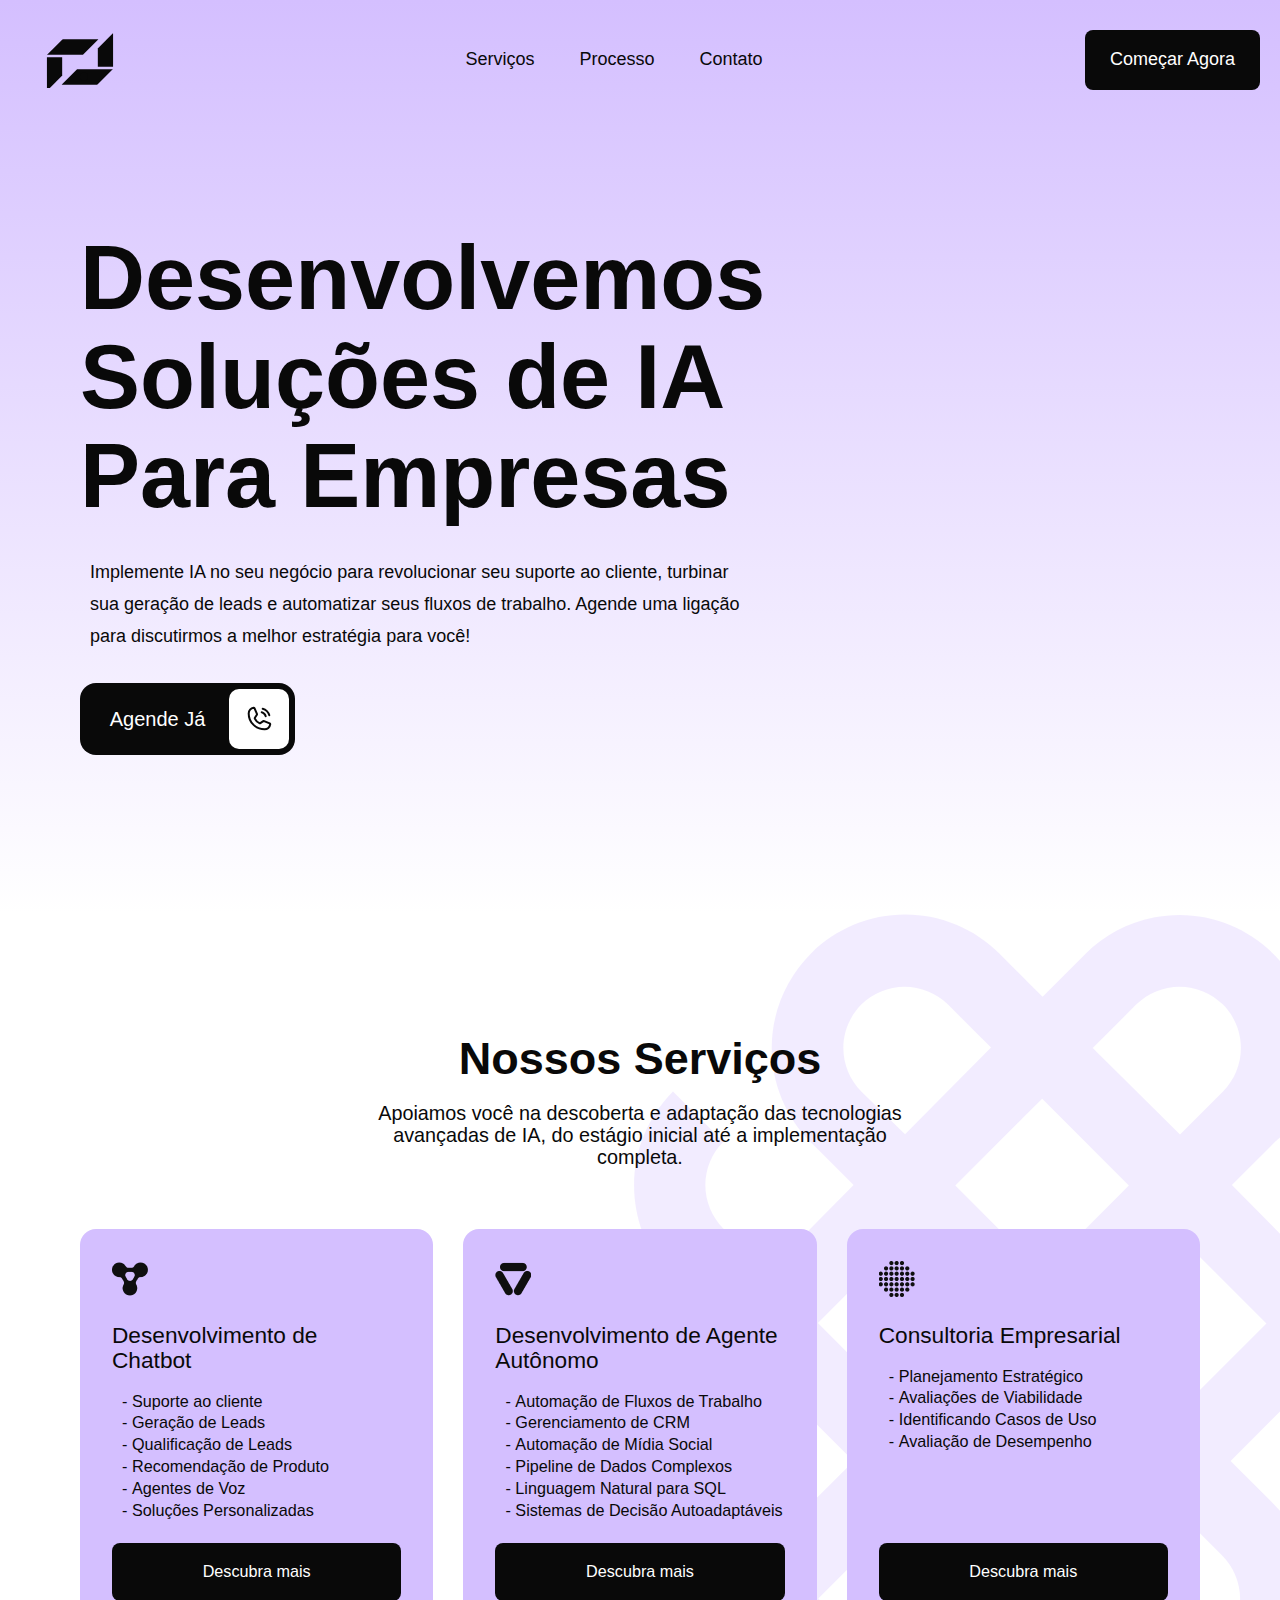
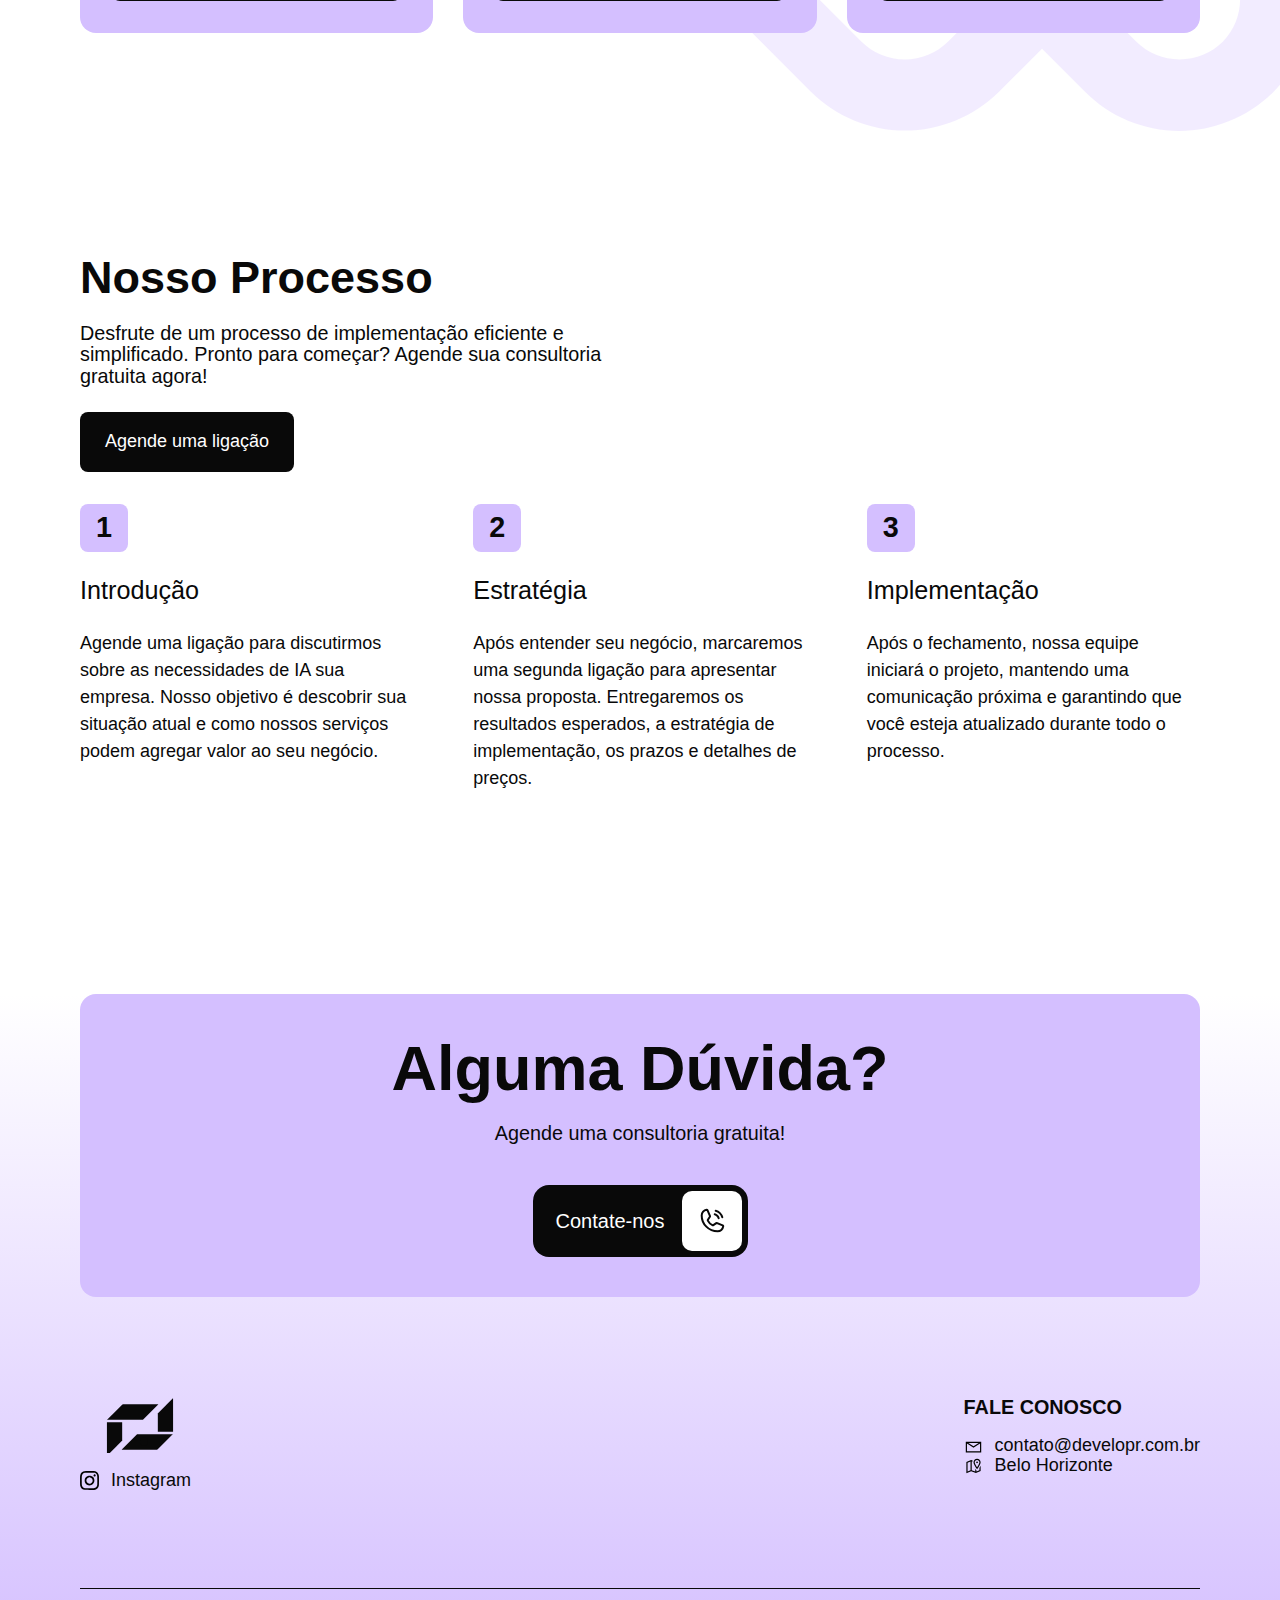
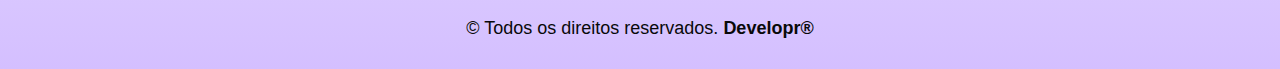
==== index.html @ 58ddb5a2 "Add files via upload" ====
<!DOCTYPE html>
<html lang="pt-BR">
    <head>
        <meta charset="UTF-8" />
        <meta name="viewport" content="width=device-width, initial-scale=1.0" />
        <meta
            name="description"
            content="A Developr oferece soluções de IA inovadoras que impulsionam o crescimento dos negócios. Descubra como nossos serviços podem transformar seu negócio hoje."
        />
        <meta
            name="keywords"
            content="Developr, Automações de IA, Inteligência Artificial, Crescimento de Negócios, IA"
        />

        <!-- Favicon -->
        <link rel="icon" href="/favicon.ico" type="image/x-icon" />
        <link rel="apple-touch-icon" href="/favicon.png" />

        <meta name="author" content="contato@developr.com.br" />
        <link href="https://fonts.cdnfonts.com/css/poppins" rel="stylesheet" />
        <link href="https://api.fontshare.com/v2/css?f[]=clash-display@600&display=swap" rel="stylesheet" />
        <link rel="stylesheet" href="styles.css" />
        <title>Developr - Desenvolva seu negócio com IA</title>
    </head>
    <body class="main-layout">
        <div class="top-section">
            <header class="header" id="top">
                <h1 class="logo">Developr</h1>
                <nav class="main-nav">
                    <ul class="menu">
                        <li><a href="#services" class="smooth-link">Serviços</a></li>
                        <li><a href="#process" class="smooth-link">Processo</a></li>
                        <li><a href="#contact" class="smooth-link">Contato</a></li>
                    </ul>
                </nav>
                <a href="#" class="action-btn call-btn"> Começar Agora </a>
            </header>
            <div class="container">
                <main class="hero">
                    <div class="hero-holder">
                        <div class="headline-block">
                            <h2>
                                Desenvolvemos <br />Soluções de IA <br />Para
                                <strong id="changing-text">Empresas</strong>
                            </h2>
                        </div>
                        <div class="subheading-block">
                       <div class="text">
                                <p>
                                    Implemente IA no seu negócio para revolucionar seu suporte ao cliente, turbinar sua geração de leads
                                    e automatizar seus fluxos de trabalho. Agende uma ligação para discutirmos a melhor estratégia para você!
                                </p>
                            </div>
                        </div>
                        <a class="main-action-btn call-btn" href="#">
                            <span class="text">Agende Já</span><img src="images/phone-icon.svg" alt="Phone"
                            /></a>
                    </div>
                </main>
            </div>
        </div>
        <div class="bg-r-holder">
            <section class="services-block" id="services">
                <div class="container">
                    <h3 class="heading">Nossos Serviços</h3>
                    <h4 class="subheading">
                        Apoiamos você na descoberta e adaptação das tecnologias avançadas de IA, do estágio inicial até a implementação completa.
                    </h4>
                    <div class="services-row">
                        <div class="service-block">
                            <div class="service-block-holder">
                                <div class="icon-holder">
                                    <img src="images/serv1.png" alt="Chatbot Development" />
                                </div>
                                <strong class="title">Desenvolvimento de Chatbot</strong>
                                <ul>
                                    <li>Suporte ao cliente</li>
                                    <li>Geração de Leads</li>
                                    <li>Qualificação de Leads</li>
                                    <li>Recomendação de Produto</li>
                                    <li>Agentes de Voz</li>
                                    <li>Soluções Personalizadas</li>
                                </ul>
                            </div>
                            <a href="#" class="action-btn call-btn">Descubra mais</a>
                        </div>
                        <div class="service-block">
                            <div class="service-block-holder">
                                <div class="icon-holder">
                                    <img src="images/serv2.png" alt="Workflow Automations" />
                                </div>
                                <strong class="title">Desenvolvimento de Agente Autônomo</strong>
                                <ul>
                                    <li>Automação de Fluxos de Trabalho</li>
                                    <li>Gerenciamento de CRM</li>
                                    <li>Automação de Mídia Social</li>
                                    <li>Pipeline de Dados Complexos</li>
                                    <li>Linguagem Natural para SQL</li>
                                    <li>Sistemas de Decisão Autoadaptáveis</li>
                                </ul>
                            </div>
                            <a href="#" class="action-btn call-btn">Descubra mais</a>
                        </div>
                        <div class="service-block">
                            <div class="icon-holder">
                                <img src="images/serv3.png" alt="Individual Consulting" />
                            </div>
                            <div class="service-block-holder">
                                <strong class="title">Consultoria Empresarial</strong>
                                <ul>
                                    <li>Planejamento Estratégico</li>
                                    <li>Avaliações de Viabilidade</li>
                                    <li>Identificando Casos de Uso</li>
                                    <li>Avaliação de Desempenho</li>
                                </ul>
                            </div>
                            <a href="https://calendly.com/bosar/consulting-call" target="_blank" class="action-btn"
                                >Descubra mais</a
                            >
                        </div>
                    </div>
                </div>
            </section>
            <section class="process-block" id="process">
                <div class="container">
                    <h3 class="heading">Nosso Processo</h3>
                    <h4 class="subheading">
                        Desfrute de um processo de implementação eficiente e simplificado. Pronto para
                        começar? Agende sua consultoria gratuita agora!
                    </h4>
                    <a href="#" class="action-btn call-btn">Agende uma ligação</a>
                    <div class="process-row">
                        <div class="process-block">
                            <em class="step">1</em>
                            <h5>Introdução</h5>
                            <p>
                                Agende uma ligação para discutirmos sobre as necessidades de IA sua empresa.
                                Nosso objetivo é descobrir sua situação atual e como nossos serviços podem agregar valor ao seu negócio.
                            </p>
                        </div>
                        <div class="process-block">
                            <em class="step">2</em>
                            <h5>Estratégia</h5>
                            <p>
                                Após entender seu negócio, marcaremos uma segunda ligação para apresentar nossa proposta.
                                Entregaremos os resultados esperados, a estratégia de implementação, os prazos e detalhes de preços.
                            </p>
                        </div>
                        <div class="process-block">
                            <em class="step">3</em>
                            <h5>Implementação</h5>
                            <p>
                                Após o fechamento, nossa equipe iniciará o projeto, mantendo uma comunicação próxima e
                                garantindo que você esteja atualizado durante todo o processo.
                            </p>
                        </div>
                    </div>
                </div>
            </section>
            <div class="bottom-section">
                <div class="container">
                    <div class="contact-block" id="contact">
                        <h3>Alguma Dúvida?</h3>
                        <p>Agende uma consultoria gratuita!</p>
                        <a class="main-action-btn" target="_blank" href="https://calendly.com/bosar/consulting-call">
                            <span class="text">Contate-nos</span><img src="images/phone-icon.svg" alt="Phone"
                        /></a>
                    </div>
                    <footer class="footer">
                        <div class="footer-holder">
                            <div class="footer-column">
                                <a href="#top" class="smooth-link"><strong class="logo">Developr</strong></a>
                                <ul>
                                    <li>
                                        <a href="https://www.instagram.com/developrbr" target="_blank"
                                            ><em class="icon"><img src="images/instagram-icon.svg" alt="Instagram" /></em
                                            >Instagram</a
                                        >
                                 </li>
                                </ul>
                            </div>
                            <div class="footer-column">
                                <h5>Fale Conosco</h5>
                                <ul>
                                    <li>
                                        <a href="mailto:contato@developr.com.br"
                                            ><em class="icon"><img src="images/mail-icon.svg" alt="Mail" /></em
                                            >contato@developr.com.br
                                        </a>
                                    </li>
                                    <li>
                                        <em class="icon"><img src="images/map-icon.svg" alt="Location" /></em>Belo Horizonte
                                    </li>
                                </ul>
                            </div>
                        </div>
                        <div class="footer-bottom">&copy; Todos os direitos reservados. <strong>Developr®</strong></div>
                    </footer>
                </div>
            </div>
        </div>
        <script>
            window.onload = () => {
                let e = document.querySelectorAll('.smooth-link');
                e.forEach((e) => {
                    e.addEventListener('click', (e) => {
                        e.preventDefault();
                        let t = e.target.getAttribute('href')
                                ? e.target.getAttribute('href')
                                : e.target.parentElement.getAttribute('href'),
                            l = document.querySelector(t);
                        l.scrollIntoView({ behavior: 'smooth' });
                    });
                });
                let t = [
                    'Fluxos de Trabalho',
                    'Suporte ao Cliente',
                    'Funil de Vendas',
                    'Mídias Sociais',
                    'Geração de Leads',
                    'CRM',
                ];
                function l() {
                    let e = document.getElementById('changing-text'),
                        l = 0;
                    setInterval(() => {
                        e.classList.add('fadeOutUp'),
                            setTimeout(() => {
                                e.classList.remove('fadeOutUp'),
                                    (e.textContent = t[l]),
                                    e.classList.add('fadeInDown'),
                                    setTimeout(() => {
                                        e.classList.remove('fadeInDown');
                                    }, 1e3),
                                    ++l === t.length && (l = 0);
                            }, 1e3);
                    }, 3e3);
                }
                l();
                let n = document.getElementById('call-modal'),
                    a = document.querySelectorAll('.call-btn');
                a.forEach((e) => {
                    e.onclick = function () {
                        n.style.display = 'block';
                    };
                });
                let o = document.getElementsByClassName('close')[0];
                (o.onclick = function () {
                    n.style.display = 'none';
                }),
                    (window.onclick = function (e) {
                        e.target == n && (n.style.display = 'none');
                    });
            };
        </script>
        <div id="call-modal" class="modal">
            <!-- Modal content -->
            <div class="modal-content">
                <span class="close">&times;</span>
                <iframe
                    class="airtable-embed"
                    src="https://airtable.com/embed/apptU9GyW8j4gBoXk/pagWQhmBezcaoveNP/form"
                    frameborder="0"
                    onmousewheel=""
                    width="100%"
                    height="533"
                    style="background: transparent; border: 1px solid #ccc"
                ></iframe>
            </div>
        </div>
        <!-- Google tag (gtag.js) -->
        
    </body>
</html>
---- styles.css ----
* {
    box-sizing: border-box;
}
html {
    -webkit-text-size-adjust: 100%;
    -ms-text-size-adjust: 100%;
    font-family: sans-serif;
}

body {
    margin: 0;
    color: #090909;
    font-family: 'Poppins', sans-serif;
    font-size: 18px;
    line-height: 1.1;
}

a {
    transition: all 0.3s ease 0s;
    color: #090909;
    text-decoration: none;
}

a:hover {
    color: #333;
    text-decoration: none;
}

a:active {
    color: #090909;
}

article,
aside,
details,
figcaption,
figure,
footer,
header,
hgroup,
main,
menu,
nav,
section,
summary {
    display: block;
}

a:active,
a:hover {
    outline: 0;
}

abbr[title] {
    border-bottom: 1px dotted;
}

.top-section {
    background: linear-gradient(#d4bfff, rgba(255, 0, 0, 0));
}
/* CONTAINER */
.container {
    width: 100%;
    max-width: 1200px;
    padding: 0 40px;
    margin: 0 auto;
}

/* HEADER */
.header {
    display: flex;
    justify-content: space-between;
    align-items: center;
    padding: 30px 20px;
    background: none;
}
.logo {
    display: block;
    width: 123px;
    height: 56px;
    background: url('images/logo.svg') no-repeat;
    overflow: hidden;
    text-indent: -9999px;
    margin: 0;
}

.main-nav .menu {
    padding: 0;
    list-style: none;
}

.main-nav .menu li {
    display: inline-block;
    padding: 0 20px;
}

.main-nav .menu li a {
    transition: all 0.3s ease 0s;
    color: #090909;
    text-decoration: none;
}

.main-nav .menu li a:hover {
    color: #333;
}

.action-btn {
    display: inline-block;
    padding: 20px 25px;
    background: #090909;
    color: white;
    text-decoration: none;
    border-radius: 8px;
    text-align: center;
    font-weight: normal;
}

.action-btn:hover {
    background: #333;
    color: #fff;
}

.action-btn:active {
    background: #090909;
    color: #fff;
}

.bg-r-holder {
    background: url(images/bg-logo.svg) 100% 0 no-repeat;
}

.bg-l-holder {
    background: url(images/bg-logo2.svg) 0 50% no-repeat;
}

/* HERO */
.hero {
    height: calc(100vh - 106px);
    display: flex;
    flex-direction: column;
    justify-content: center;
    padding: 0 0 50px;
}

.hero .headline-block {
    margin: 0 0 30px;
}

.hero .headline-block h2 {
    font-size: 5em;
    font-family: 'Clash Display', sans-serif;
    color: #090909;
    margin: 0;
}

.hero .subheading-block {
    display: flex;
    align-items: center;
    margin: 0 0 30px;
}

.hero .subheading-block .ava {
    width: 84px;
    min-width: 84px;
    height: 84px;
    margin: 0 10px 0 0;
    border-radius: 16px;
    overflow: hidden;
}

.hero .subheading-block .ava img {
    width: 100%;
    height: 100%;
    object-fit: cover;
}

.hero .subheading-block .text {
    padding: 0 0 0 10px;
    max-width: 670px;
    line-height: 1.8;
}

.hero .subheading-block .text p {
    margin: 0;
}

.main-action-btn {
    display: flex;
    width: 215px;
    flex-direction: row;
    align-items: center;
    padding: 6px;
    font-size: 20px;
    background-color: #090909;
    color: #fff;
    text-decoration: none;
    border-radius: 16px;
    transition: background-color 0.3s ease;
}

.main-action-btn .text {
    text-align: center;
    flex: 1;
}

.main-action-btn:hover {
    background-color: #333;
    color: #fff;
}

.main-action-btn:active {
    background-color: #090909;
    color: #fff;
}

/* Services */
.services-block {
    padding: 120px 0 100px;
}

.services-block .heading {
    font-size: 2.5em;
    font-family: 'Clash Display', sans-serif;
    text-align: center;
    line-height: 1.1;
    margin: 0 0 20px;
}
.services-block .subheading {
    font-size: 1.1em;
    text-align: center;
    font-weight: normal;
    max-width: 578px;
    margin: 0 auto 60px;
}
.services-row {
    display: flex;
    flex-wrap: wrap;
    justify-content: space-between;
}

.services-row .service-block {
    display: flex;
    flex: 1 1 30%;
    max-width: calc(33.333% - 20px);
    flex-direction: column;
    flex-grow: 1;
    padding: 32px;
    background: #d4bfff;
    border-radius: 16px;
    font-size: 0.9em;
    margin: 0;
}

.services-row .service-block .icon-holder {
    width: 36px;
    height: 36px;
    margin: 0 0 26px;
}

.services-row .service-block .icon-holder img {
    width: 100%;
    height: 100%;
    object-fit: cover;
}

.services-row .service-block .title {
    display: block;
    font-size: 1.4em;
    font-weight: normal;
    margin: 0 0 20px;
}

.services-row .service-block ul {
    list-style-type: '- ';
    padding: 0 0 20px 20px;
    margin: 0;
}

.services-row .service-block ul li {
    margin: 0 0 4px;
}

.services-row .service-block .service-block-holder {
    flex: 1;
}

/* Process */
.process-block {
    padding: 120px 0;
}

.process-block .heading {
    font-size: 2.5em;
    font-family: 'Clash Display', sans-serif;
    text-align: left;
    line-height: 1.1;
    margin: 0 0 20px;
}
.process-block .subheading {
    font-size: 1.1em;
    text-align: left;
    font-weight: normal;
    max-width: 578px;
    margin: 0 0 24px;
}

.process-row {
    display: flex;
    flex-wrap: wrap;
    justify-content: space-between;
}

.process-row .process-block {
    display: flex;
    flex: 1 1 30%;
    max-width: calc(33.333% - 40px);
    flex-direction: column;
    flex-grow: 1;
    padding: 32px 0;
    font-size: 1em;
    line-height: 1.5;
    margin: 0;
}

.process-row .process-block .step {
    display: flex;
    width: 48px;
    height: 48px;
    margin: 0 0 20px;
    background: #d4bfff;
    color: #090909;
    border-radius: 8px;
    flex-direction: row;
    justify-content: center;
    font-style: normal;
    font-weight: bold;
    font-size: 1.6em;
    align-items: center;
}

.process-row .process-block h5 {
    display: block;
    font-size: 1.4em;
    font-weight: normal;
    margin: 0 0 20px;
}

.process-row .process-block p {
    margin: 0;
}

/* Team */
.team-block {
    padding: 120px 0;
}

.team-block .heading {
    font-size: 2.5em;
    font-family: 'Clash Display', sans-serif;
    text-align: center;
    line-height: 1.1;
    margin: 0 0 20px;
}
.team-block .subheading {
    font-size: 1.1em;
    text-align: center;
    font-weight: normal;
    max-width: 578px;
    margin: 0 auto 60px;
}

.team-members {
    display: flex;
    margin: 0 0 60px;
}

.team-members .team-member {
    text-align: center;
    max-width: 392px;
    line-height: 1.5;
    font-size: 0.9em;
    padding: 0 10px;
    margin: 0 0 20px;
}
.team-members .team-member:nth-child(1) {
    margin-left: auto;
}

.team-members .team-member:nth-child(2) {
    margin-right: auto;
}

.team-members .team-member .photo {
    width: 268px;
    height: 268px;
    display: block;
    overflow: hidden;
    border-radius: 16px;
    margin: 0 auto 22px;
}

.team-members .team-member .photo img {
    width: 100%;
    height: 100%;
    object-fit: cover;
}

.team-members .team-member h5 {
    font-size: 1.4em;
    margin: 0 0 10px;
}

/* Contact block */
.contact-block {
    background: #d4bfff;
    color: #090909;
    text-align: center;
    padding: 40px 20px;
    border-radius: 16px;
    display: flex;
    flex-direction: column;
    align-items: center;
    margin: 50px 0 50px;
}

.contact-block h3 {
    font-size: 3.5em;
    font-family: 'Clash Display', sans-serif;
    margin: 0 0 20px;
}

.contact-block p {
    font-size: 1.1em;
    margin: 0 0 40px;
}

/* Bottom section */
.bottom-section {
    background: linear-gradient(rgba(255, 0, 0, 0), #d4bfff);
}

/* FOOTER */
.footer {
    padding: 50px 0 0;
}

.footer-holder {
    display: flex;
    justify-content: space-between;
    padding: 0 0 80px;
}

.footer-holder h5 {
    font-size: 1.1em;
    text-transform: uppercase;
    margin: 0 0 4px;
}

.footer-holder ul {
    list-style: none;
    padding: 0;
    margin: 20;
}
.footer-holder ul li {
    display: flex;
    align-items: center;
    white-space: nowrap;
}

.footer-holder ul li a {
    white-space: nowrap;
    display: flex;
    align-items: center;
    white-space: nowrap;
}

.footer-holder ul li a:active {
    text-decoration: none;
    color: #333;
}

.footer-holder ul li .icon {
    display: flex;
    width: 19px;
    height: 19px;
    margin: 0 12px 0 0;
}

.footer-holder ul li .icon img {
    width: 100%;
    height: 100%;
    object-fit: cover;
}

.footer-bottom {
    text-align: center;
    padding: 30px 60px;
    border-top: 1px solid #090909;
}

@media (max-width: 767px) {
    body {
        font-size: 16px;
    }
    .container {
        padding: 0 20px; /* Smaller padding on mobile */
    }

    .header {
        align-items: center;
        justify-content: flex-start;
        flex-direction: column;
    }

    .header,
    .hero,
    .services-block,
    .process-block,
    .team-block,
    .contact-block,
    .footer {
        padding: 20px 0; /* Adjusted padding for smaller screens */
    }

    .main-nav .menu li {
        padding: 0 10px; /* Smaller padding for menu items */
    }

    .hero {
        height: auto;
    }

    .hero .subheading-block {
        flex-direction: column;
    }

    .hero .subheading-block .ava {
        display: none;
    }

    .hero .headline-block h2 {
        font-size: 2em;
        text-align: center;
    }

    .hero .headline-block h2 br {
        display: none;
    }

    .hero .headline-block h2 strong {
        display: block;
    }

    .hero .subheading-block .text {
        padding: 0;
        text-align: center;
    }
    .services-row {
        flex-direction: column;
    }

    .services-row .service-block {
        flex: 1;
        width: 100%;
        max-width: 100%;
        min-width: 100%;
        margin: 0 0 20px;
    }

    .team-members {
        flex-direction: column;
    }

    .team-members .team-member {
        max-width: 100%;
        min-width: 100%;
        width: 100%;
        margin: 0 0 20px;
    }

    .team-block .subheading {
        margin: 0 auto 20px;
    }

    .services-block .heading {
        font-size: 2em;
    }

    .process-row {
        padding: 40px 0 0;
        flex-direction: column;
    }

    .process-block {
        text-align: center;
    }

    .process-block .heading {
        text-align: center;
    }

    .process-block .subheading {
        text-align: center;
    }

    .process-row .process-block {
        flex: 1;
        width: 100%;
        max-width: 100%;
        min-width: 100%;
        padding: 0;
        margin: 0 0 20px;
        justify-content: center;
        align-items: center;
    }

    .process-row .process-block .step {
        margin: 0 0 6px;
    }

    .process-row .process-block h5 {
        margin: 0 0 6px;
    }

    .process-block .heading {
        font-size: 2em;
    }
    .team-block .heading {
        font-size: 2em;
    }
    .contact-block h3 {
        font-size: 2em;
    }

    .main-action-btn {
        margin: 0 auto;
    }

    .main-nav {
        margin: 0 0 10px;
    }

    .footer-holder {
        flex-direction: column;
        padding: 0;
    }

    .footer-holder .footer-column {
        margin: 0 0 40px;
    }

    .team-members {
        margin: 0 0 10px;
    }
}

/* The Modal (background) */
.modal {
    display: none; /* Hidden by default */
    position: fixed; /* Stay in place */
    z-index: 1; /* Sit on top */
    left: 0;
    top: 0;
    width: 100%; /* Full width */
    height: 100%; /* Full height */
    overflow: auto; /* Enable scroll if needed */
    background-color: rgb(0, 0, 0); /* Fallback color */
    background-color: rgba(0, 0, 0, 0.4); /* Black w/ opacity */
}

/* Modal Content/Box */
.modal-content {
    position: relative;
    background-color: #fefefe;
    margin: 15% auto; /* 15% from the top and centered */
    padding: 20px;
    border: 1px solid #888;
    width: 90%; /* Could be more or less, depending on screen size */
    max-width: 480px;
}

/* The Close Button */
.close {
    color: #aaa;
    position: absolute;
    right: 2px;
    top: 0;
    float: right;
    font-size: 28px;
    font-weight: bold;
}

.close:hover,
.close:focus {
    color: black;
    text-decoration: none;
    cursor: pointer;
}

#changing-text {
    position: relative;
    -webkit-animation-duration: 1s;
    animation-duration: 1s;
    -webkit-animation-fill-mode: both;
    animation-fill-mode: both;
}
@-webkit-keyframes fadeInDown {
    0% {
        opacity: 0;
        -webkit-transform: translateY(-20px);
    }
    100% {
        opacity: 1;
        -webkit-transform: translateY(0);
    }
}

@keyframes fadeInDown {
    0% {
        opacity: 0;
        transform: translateY(-20px);
    }
    100% {
        opacity: 1;
        transform: translateY(0);
    }
}

.fadeInDown {
    -webkit-animation-name: fadeInDown;
    animation-name: fadeInDown;
}

/* fadeOutUp */
@-webkit-keyframes fadeOutUp {
    0% {
        opacity: 1;
        -webkit-transform: translateY(0);
    }
    100% {
        opacity: 0;
        -webkit-transform: translateY(-20px);
    }
}

@keyframes fadeOutUp {
    0% {
        opacity: 1;
        transform: translateY(0);
    }
    100% {
        opacity: 0;
        transform: translateY(-20px);
    }
}

.fadeOutUp {
    -webkit-animation-name: fadeOutUp;
    animation-name: fadeOutUp;
}
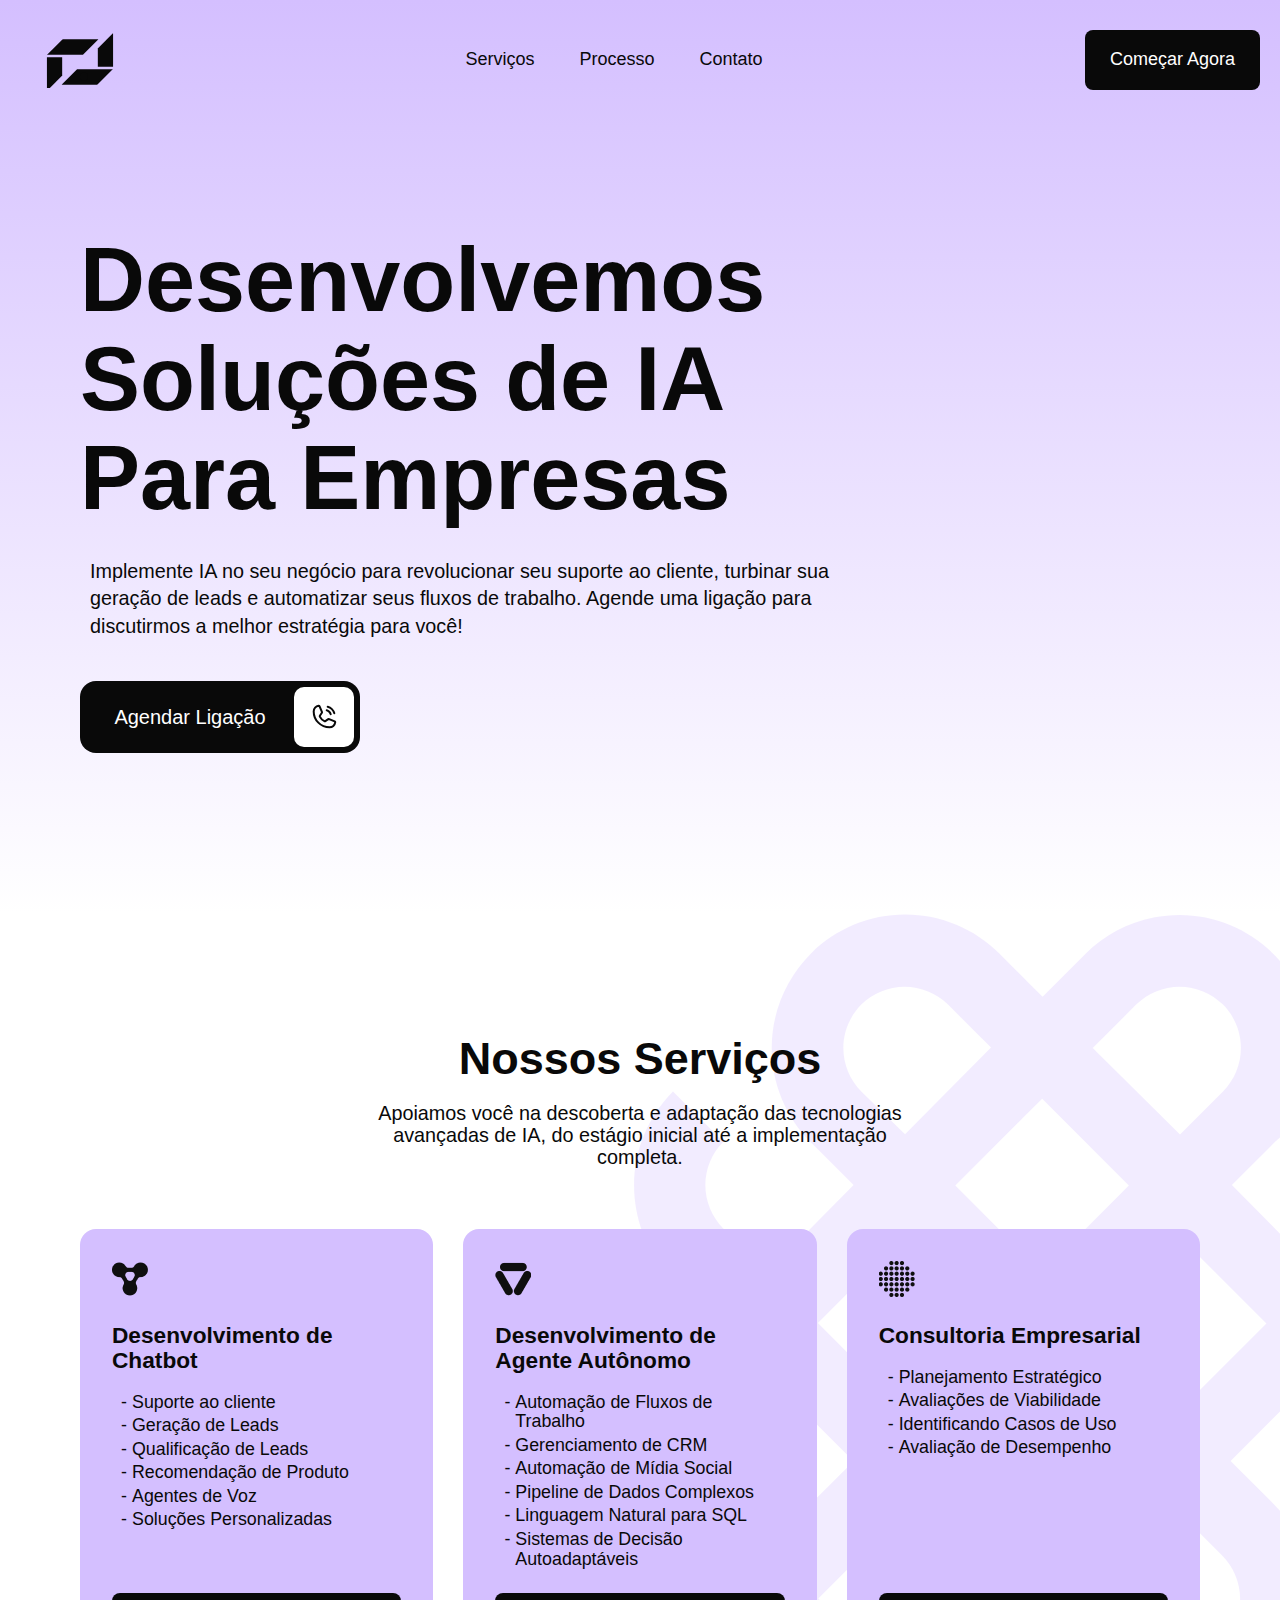
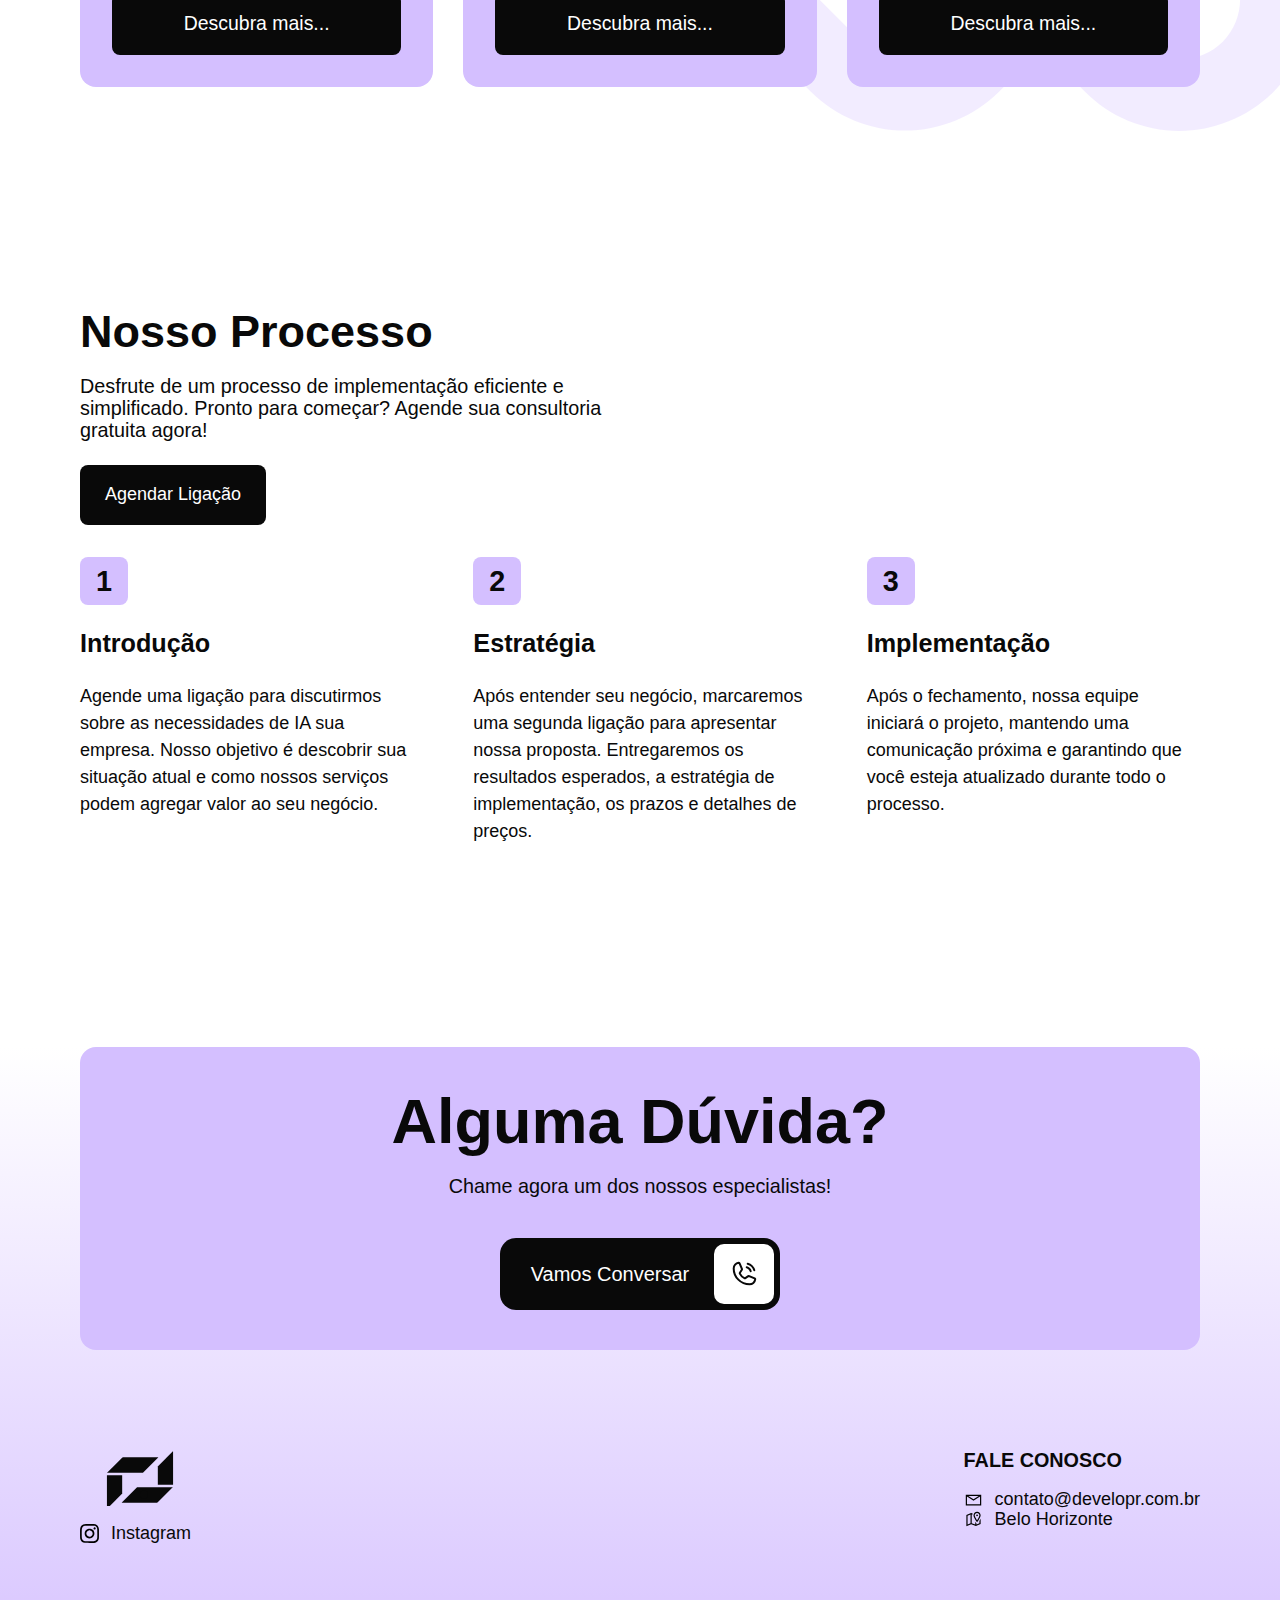
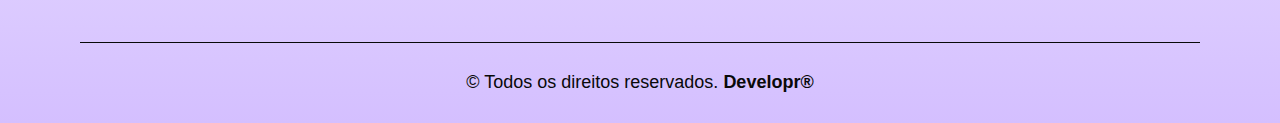
==== commit bd66e19a: "Add files via upload" ====
--- a/index.html
+++ b/index.html
@@ -45,15 +45,15 @@
                             </h2>
                         </div>
                         <div class="subheading-block">
-                       <div class="text">
+                            <div class="text">
                                 <p>
                                     Implemente IA no seu negócio para revolucionar seu suporte ao cliente, turbinar sua geração de leads
                                     e automatizar seus fluxos de trabalho. Agende uma ligação para discutirmos a melhor estratégia para você!
                                 </p>
                             </div>
                         </div>
-                        <a class="main-action-btn call-btn" href="#">
-                            <span class="text">Agende Já</span><img src="images/phone-icon.svg" alt="Phone"
+                        <a class="main-action-btn call-btn" href="https://wa.me/5531987156857">
+                            <span class="text">Agendar Ligação</span><img src="images/phone-icon.svg" alt="Phone"
                             /></a>
                     </div>
                 </main>
@@ -82,7 +82,7 @@
                                     <li>Soluções Personalizadas</li>
                                 </ul>
                             </div>
-                            <a href="#" class="action-btn call-btn">Descubra mais</a>
+                            <a href="https://wa.me/5531987156857" class="action-btn call-btn">Descubra mais...</a>
                         </div>
                         <div class="service-block">
                             <div class="service-block-holder">
@@ -99,7 +99,7 @@
                                     <li>Sistemas de Decisão Autoadaptáveis</li>
                                 </ul>
                             </div>
-                            <a href="#" class="action-btn call-btn">Descubra mais</a>
+                            <a href="https://wa.me/5531987156857" class="action-btn call-btn">Descubra mais...</a>
                         </div>
                         <div class="service-block">
                             <div class="icon-holder">
@@ -114,8 +114,8 @@
                                     <li>Avaliação de Desempenho</li>
                                 </ul>
                             </div>
-                            <a href="https://calendly.com/bosar/consulting-call" target="_blank" class="action-btn"
-                                >Descubra mais</a
+                            <a href="https://wa.me/5531987156857" target="_blank" class="action-btn call-btn"
+                                >Descubra mais...</a
                             >
                         </div>
                     </div>
@@ -128,27 +128,33 @@
                         Desfrute de um processo de implementação eficiente e simplificado. Pronto para
                         começar? Agende sua consultoria gratuita agora!
                     </h4>
-                    <a href="#" class="action-btn call-btn">Agende uma ligação</a>
+                    <a href="https://wa.me/5531987156857" class="action-btn call-btn">Agendar Ligação</a>
                     <div class="process-row">
                         <div class="process-block">
+                            <div class="step-h5-container">
                             <em class="step">1</em>
                             <h5>Introdução</h5>
+                            </div>
                             <p>
                                 Agende uma ligação para discutirmos sobre as necessidades de IA sua empresa.
                                 Nosso objetivo é descobrir sua situação atual e como nossos serviços podem agregar valor ao seu negócio.
                             </p>
                         </div>
                         <div class="process-block">
+                            <div class="step-h5-container">
                             <em class="step">2</em>
                             <h5>Estratégia</h5>
+                            </div>
                             <p>
                                 Após entender seu negócio, marcaremos uma segunda ligação para apresentar nossa proposta.
                                 Entregaremos os resultados esperados, a estratégia de implementação, os prazos e detalhes de preços.
                             </p>
                         </div>
                         <div class="process-block">
+                            <div class="step-h5-container">
                             <em class="step">3</em>
                             <h5>Implementação</h5>
+                            </div>
                             <p>
                                 Após o fechamento, nossa equipe iniciará o projeto, mantendo uma comunicação próxima e
                                 garantindo que você esteja atualizado durante todo o processo.
@@ -161,9 +167,9 @@
                 <div class="container">
                     <div class="contact-block" id="contact">
                         <h3>Alguma Dúvida?</h3>
-                        <p>Agende uma consultoria gratuita!</p>
-                        <a class="main-action-btn" target="_blank" href="https://calendly.com/bosar/consulting-call">
-                            <span class="text">Contate-nos</span><img src="images/phone-icon.svg" alt="Phone"
+                        <p>Chame agora um dos nossos especialistas!</p>
+                        <a class="main-action-btn" target="_blank" href="https://wa.me/5531987156857">
+                            <span class="text">Vamos Conversar</span><img src="images/phone-icon.svg" alt="Phone"
                         /></a>
                     </div>
                     <footer class="footer">
@@ -253,22 +259,5 @@
                     });
             };
         </script>
-        <div id="call-modal" class="modal">
-            <!-- Modal content -->
-            <div class="modal-content">
-                <span class="close">&times;</span>
-                <iframe
-                    class="airtable-embed"
-                    src="https://airtable.com/embed/apptU9GyW8j4gBoXk/pagWQhmBezcaoveNP/form"
-                    frameborder="0"
-                    onmousewheel=""
-                    width="100%"
-                    height="533"
-                    style="background: transparent; border: 1px solid #ccc"
-                ></iframe>
-            </div>
-        </div>
-        <!-- Google tag (gtag.js) -->
-        
     </body>
 </html>--- a/styles.css
+++ b/styles.css
@@ -156,7 +156,7 @@
 .hero .subheading-block {
     display: flex;
     align-items: center;
-    margin: 0 0 30px;
+    margin: 0 0 40px;
 }
 
 .hero .subheading-block .ava {
@@ -175,9 +175,10 @@
 }
 
 .hero .subheading-block .text {
+    font-size: 1.1em;
     padding: 0 0 0 10px;
-    max-width: 670px;
-    line-height: 1.8;
+    max-width: 750px;
+    line-height: 1.4;
 }
 
 .hero .subheading-block .text p {
@@ -186,7 +187,7 @@
 
 .main-action-btn {
     display: flex;
-    width: 215px;
+    width: 280px;
     flex-direction: row;
     align-items: center;
     padding: 6px;
@@ -266,7 +267,7 @@
 .services-row .service-block .title {
     display: block;
     font-size: 1.4em;
-    font-weight: normal;
+    font-weight: 600;
     margin: 0 0 20px;
 }
 
@@ -278,6 +279,7 @@
 
 .services-row .service-block ul li {
     margin: 0 0 4px;
+    font-size: 1.1em;
 }
 
 .services-row .service-block .service-block-holder {
@@ -341,7 +343,7 @@
 .process-row .process-block h5 {
     display: block;
     font-size: 1.4em;
-    font-weight: normal;
+    font-weight: 600;
     margin: 0 0 20px;
 }
 
@@ -758,3 +760,105 @@
     -webkit-animation-name: fadeOutUp;
     animation-name: fadeOutUp;
 }
+
+/* Esconder os botões apenas no mobile */
+@media (max-width: 767px) {
+    .header .action-btn,
+    .header .call-btn {
+        display: none; /* Esconde os botões em dispositivos móveis */
+    }
+}
+
+/* Adicionar espaçamento adicional para dispositivos móveis */
+@media (max-width: 767px) {
+    .hero-holder {
+        padding: 0px 0; /* Ajuste o padding para o mobile conforme necessário */
+        margin: 20px 0; /* Adiciona uma margem vertical entre as seções */
+    }
+    .services-block {
+        padding: 60px 0; /* Ajuste o padding para o mobile conforme necessário */
+        margin: 20px 0; /* Adiciona uma margem vertical entre as seções */
+    }
+    .process-block {
+        padding: 0 0 60px 0; /* Ajuste o padding para o mobile conforme necessário */
+        margin: 20px 0; /* Adiciona uma margem vertical entre as seções */
+    }
+    .contact-block {
+        padding: 40px 20px; /* Ajuste o padding para o mobile conforme necessário */
+        margin: 20px 0; /* Adiciona uma margem vertical entre as seções */
+    }
+    .footer-holder {
+        padding: 0px 0; /* Ajuste o padding para o mobile conforme necessário */
+        margin-top: 60px; /* Adiciona uma margem vertical entre as seções */
+    }
+}
+
+@media (max-width: 767px) {
+    /* HERO */
+    .hero .headline-block h2 {
+        font-size: 2.4em;
+        text-align: left;
+        padding: 0 0 0 10px;
+    }
+    .hero .subheading-block .text {
+        font-size: 1.1em;
+        padding: 0 10px 0 10px;
+        max-width: 750px;
+        line-height: 1.4;
+        text-align: left;
+    }
+    
+    .process-row .process-block p {
+        margin: 20px;
+        text-align: left;
+    }
+
+}
+
+@media (max-width: 768px) {
+    .process-row .process-block {
+        display: flex;
+        flex-direction: column;
+        align-items: flex-start;
+        margin-top: 10px;
+    }
+
+    .process-row .process-block .step-h5-container {
+        display: flex;
+        align-items: center;
+    }
+
+    .process-row .process-block .step {
+        margin-right: 10px;
+        background: #d4bfff;
+        color: #090909;
+        border-radius: 8px;
+        font-weight: bold;
+        font-size: 1.6em;
+        display: inline-flex;
+        justify-content: center;
+        align-items: center;
+    }
+
+    .process-row .process-block h5 {
+        margin: 0;
+        font-size: 1.4em;
+        font-weight: 600;
+    }
+
+    .process-row .process-block p {
+        margin-top: 10px;
+        margin-left: 0;
+        text-align: left;
+    }
+}
+
+.hero .headline-block h2 strong {
+    display: inline; /* Faz o texto forte permanecer na mesma linha */
+    white-space: nowrap; /* Evita quebra automática de linha no mobile */
+}
+
+.services-block .action-btn,
+    .services-block .call-btn {
+        font-size: 1.2em;
+    }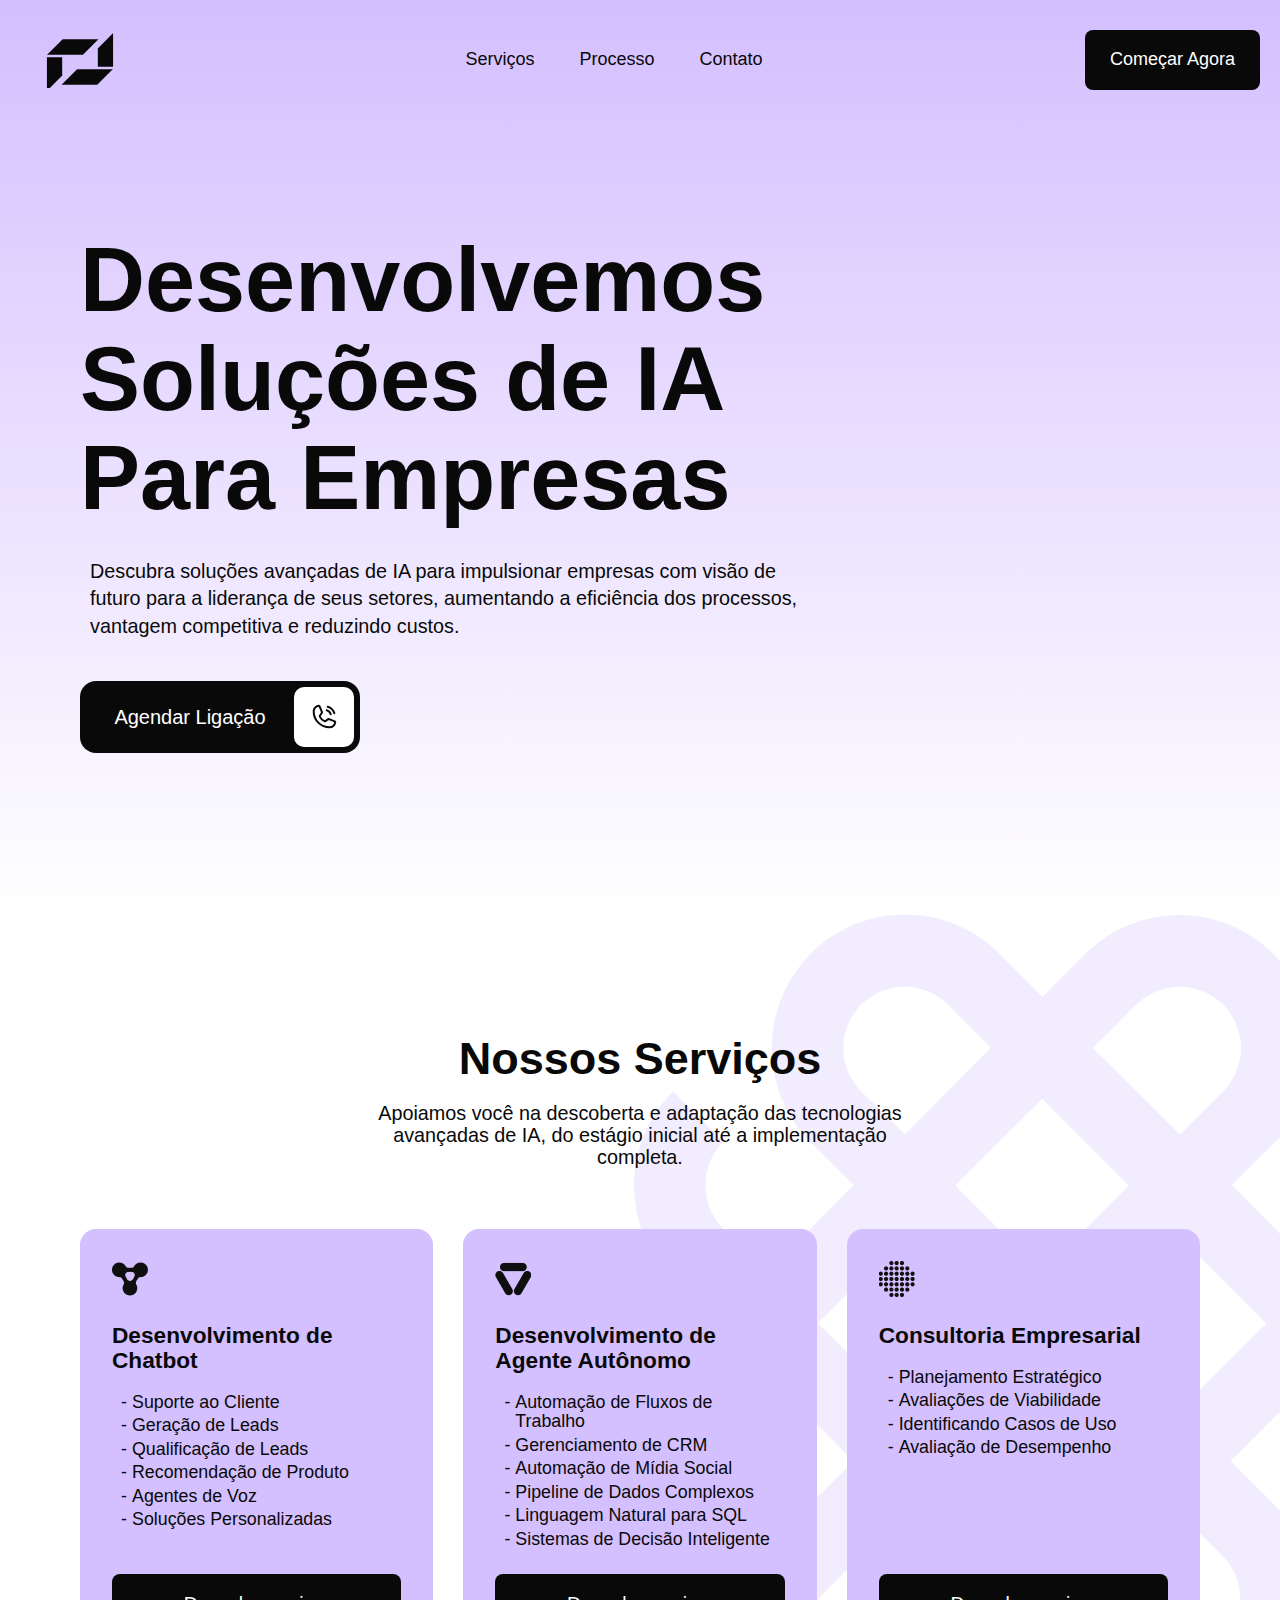
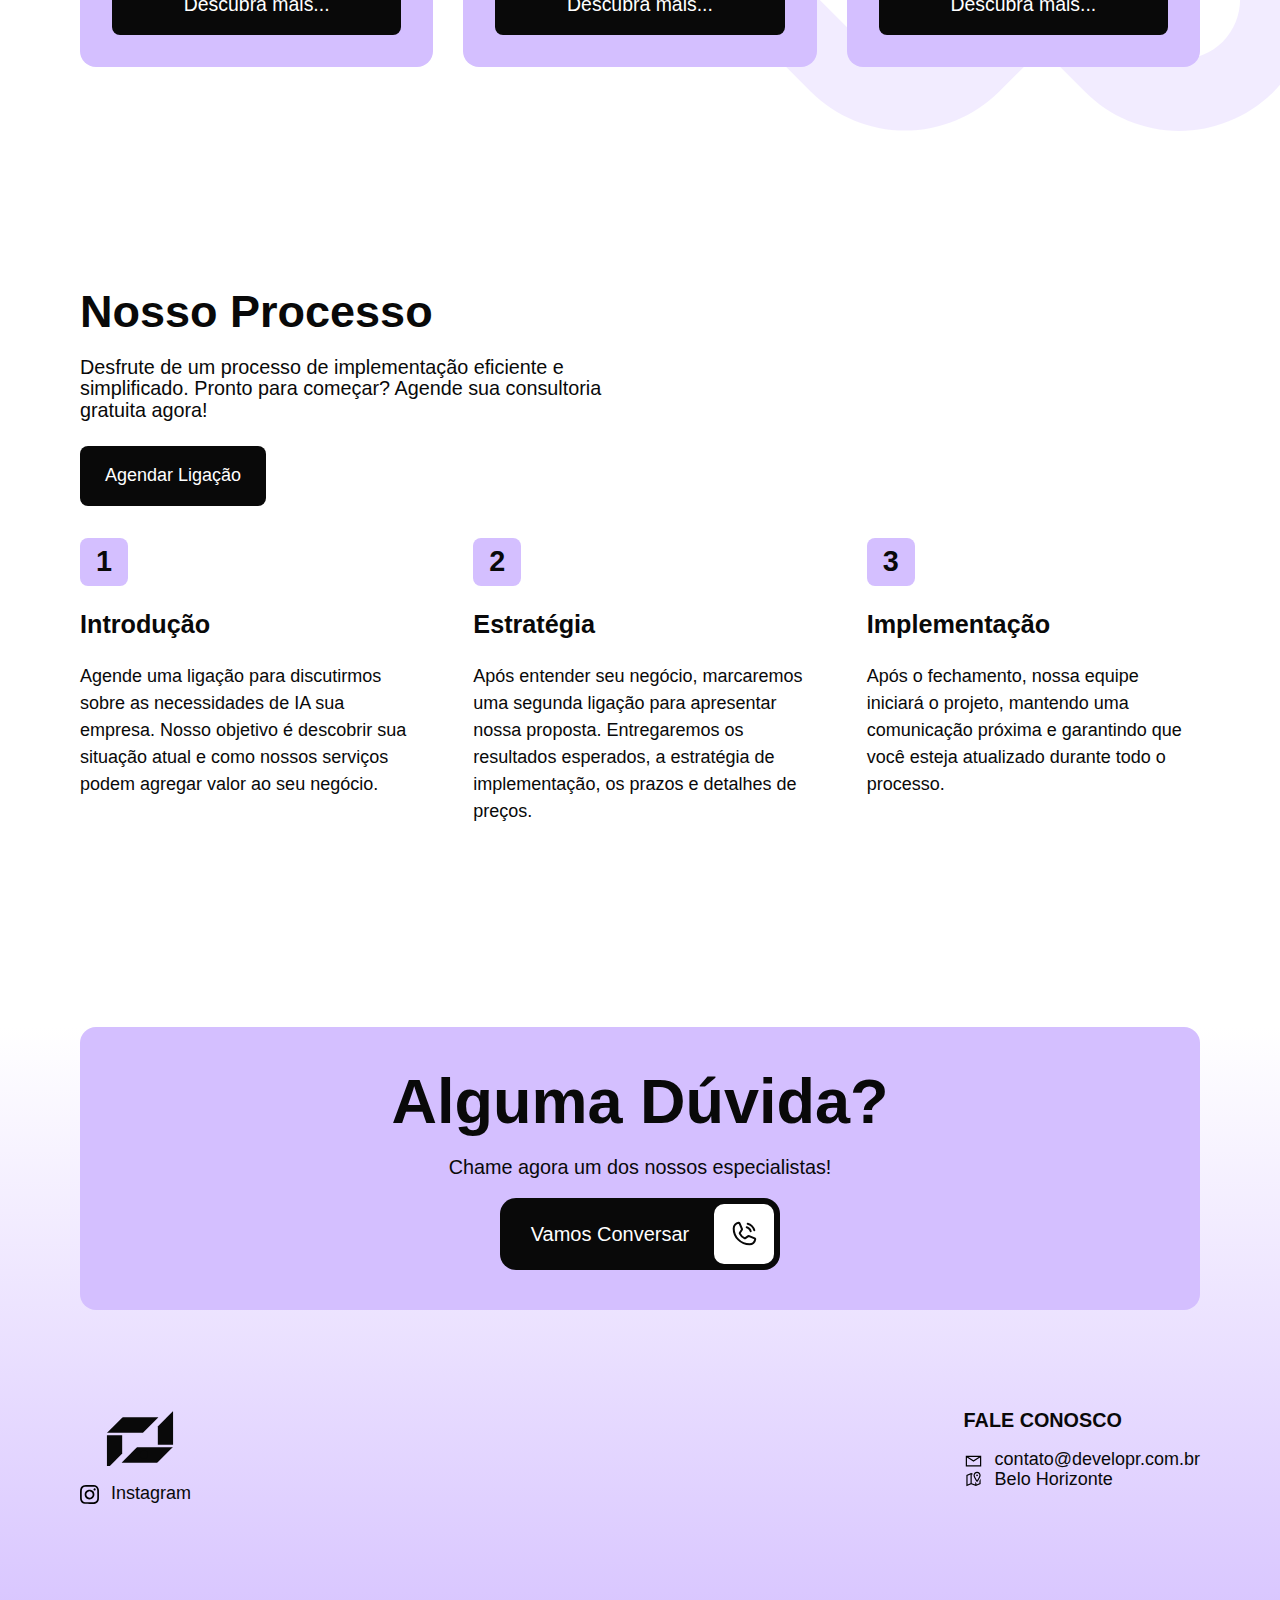
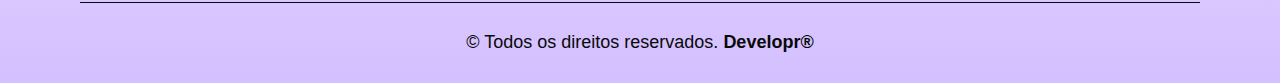
==== commit 0e4cd02a: "Add files via upload" ====
--- a/index.html
+++ b/index.html
@@ -5,11 +5,11 @@
         <meta name="viewport" content="width=device-width, initial-scale=1.0" />
         <meta
             name="description"
-            content="A Developr oferece soluções de IA inovadoras que impulsionam o crescimento dos negócios. Descubra como nossos serviços podem transformar seu negócio hoje."
+            content="A Developr oferece soluções de IA inovadoras que impulsionam o crescimento dos negócios. Descubra como nossos serviços podem transformar sua empresa hoje."
         />
         <meta
             name="keywords"
-            content="Developr, Automações de IA, Inteligência Artificial, Crescimento de Negócios, IA"
+            content="Developr, Automações de IA, Inteligência Artificial, Crescimento de Negócios, IA, Chatbot IA, Agente IA, Soluções IA"
         />
 
         <!-- Favicon -->
@@ -47,8 +47,8 @@
                         <div class="subheading-block">
                             <div class="text">
                                 <p>
-                                    Implemente IA no seu negócio para revolucionar seu suporte ao cliente, turbinar sua geração de leads
-                                    e automatizar seus fluxos de trabalho. Agende uma ligação para discutirmos a melhor estratégia para você!
+                                    Descubra soluções avançadas de IA para impulsionar empresas com visão de futuro para a liderança de seus setores, 
+                                    aumentando a eficiência dos processos, vantagem competitiva e reduzindo custos.
                                 </p>
                             </div>
                         </div>
@@ -70,11 +70,11 @@
                         <div class="service-block">
                             <div class="service-block-holder">
                                 <div class="icon-holder">
-                                    <img src="images/serv1.png" alt="Chatbot Development" />
+                                    <img src="images/serv1.png" alt="Desenvolvimento de Chatbot" />
                                 </div>
                                 <strong class="title">Desenvolvimento de Chatbot</strong>
                                 <ul>
-                                    <li>Suporte ao cliente</li>
+                                    <li>Suporte ao Cliente</li>
                                     <li>Geração de Leads</li>
                                     <li>Qualificação de Leads</li>
                                     <li>Recomendação de Produto</li>
@@ -87,7 +87,7 @@
                         <div class="service-block">
                             <div class="service-block-holder">
                                 <div class="icon-holder">
-                                    <img src="images/serv2.png" alt="Workflow Automations" />
+                                    <img src="images/serv2.png" alt="Desenvolvimento de Agente Autônomo" />
                                 </div>
                                 <strong class="title">Desenvolvimento de Agente Autônomo</strong>
                                 <ul>
@@ -96,14 +96,14 @@
                                     <li>Automação de Mídia Social</li>
                                     <li>Pipeline de Dados Complexos</li>
                                     <li>Linguagem Natural para SQL</li>
-                                    <li>Sistemas de Decisão Autoadaptáveis</li>
+                                    <li>Sistemas de Decisão Inteligente</li>
                                 </ul>
                             </div>
                             <a href="https://wa.me/5531987156857" class="action-btn call-btn">Descubra mais...</a>
                         </div>
                         <div class="service-block">
                             <div class="icon-holder">
-                                <img src="images/serv3.png" alt="Individual Consulting" />
+                                <img src="images/serv3.png" alt="Consultoria Empresarial" />
                             </div>
                             <div class="service-block-holder">
                                 <strong class="title">Consultoria Empresarial</strong>
@@ -114,7 +114,7 @@
                                     <li>Avaliação de Desempenho</li>
                                 </ul>
                             </div>
-                            <a href="https://wa.me/5531987156857" target="_blank" class="action-btn call-btn"
+                            <a href="https://wa.me/5531987156857" target="_blank" class="action-btn call-btnu"
                                 >Descubra mais...</a
                             >
                         </div>
--- a/styles.css
+++ b/styles.css
@@ -433,7 +433,7 @@
 
 .contact-block p {
     font-size: 1.1em;
-    margin: 0 0 40px;
+    margin: 0 0 20px;
 }
 
 /* Bottom section */
@@ -773,7 +773,7 @@
 @media (max-width: 767px) {
     .hero-holder {
         padding: 0px 0; /* Ajuste o padding para o mobile conforme necessário */
-        margin: 20px 0; /* Adiciona uma margem vertical entre as seções */
+        margin: 0px 0; /* Adiciona uma margem vertical entre as seções */
     }
     .services-block {
         padding: 60px 0; /* Ajuste o padding para o mobile conforme necessário */
@@ -796,7 +796,7 @@
 @media (max-width: 767px) {
     /* HERO */
     .hero .headline-block h2 {
-        font-size: 2.4em;
+        font-size: 2.5em;
         text-align: left;
         padding: 0 0 0 10px;
     }
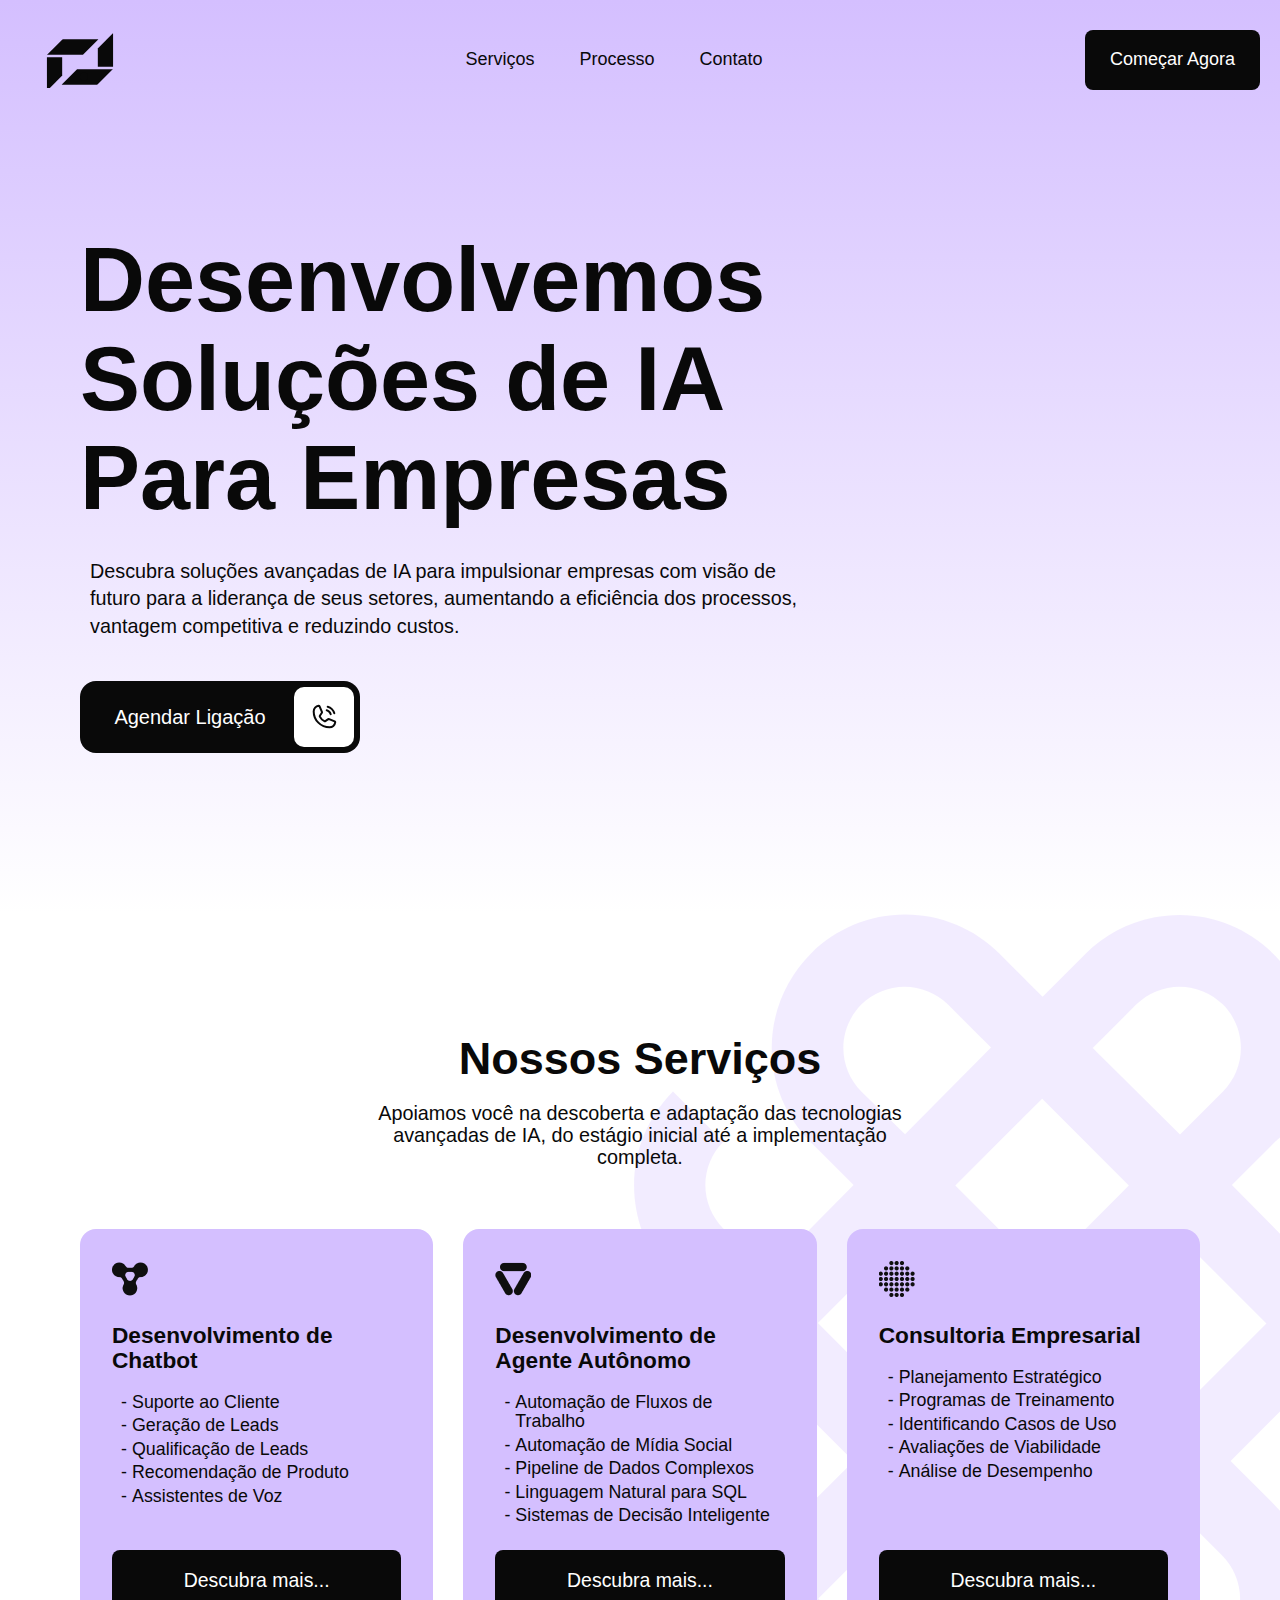
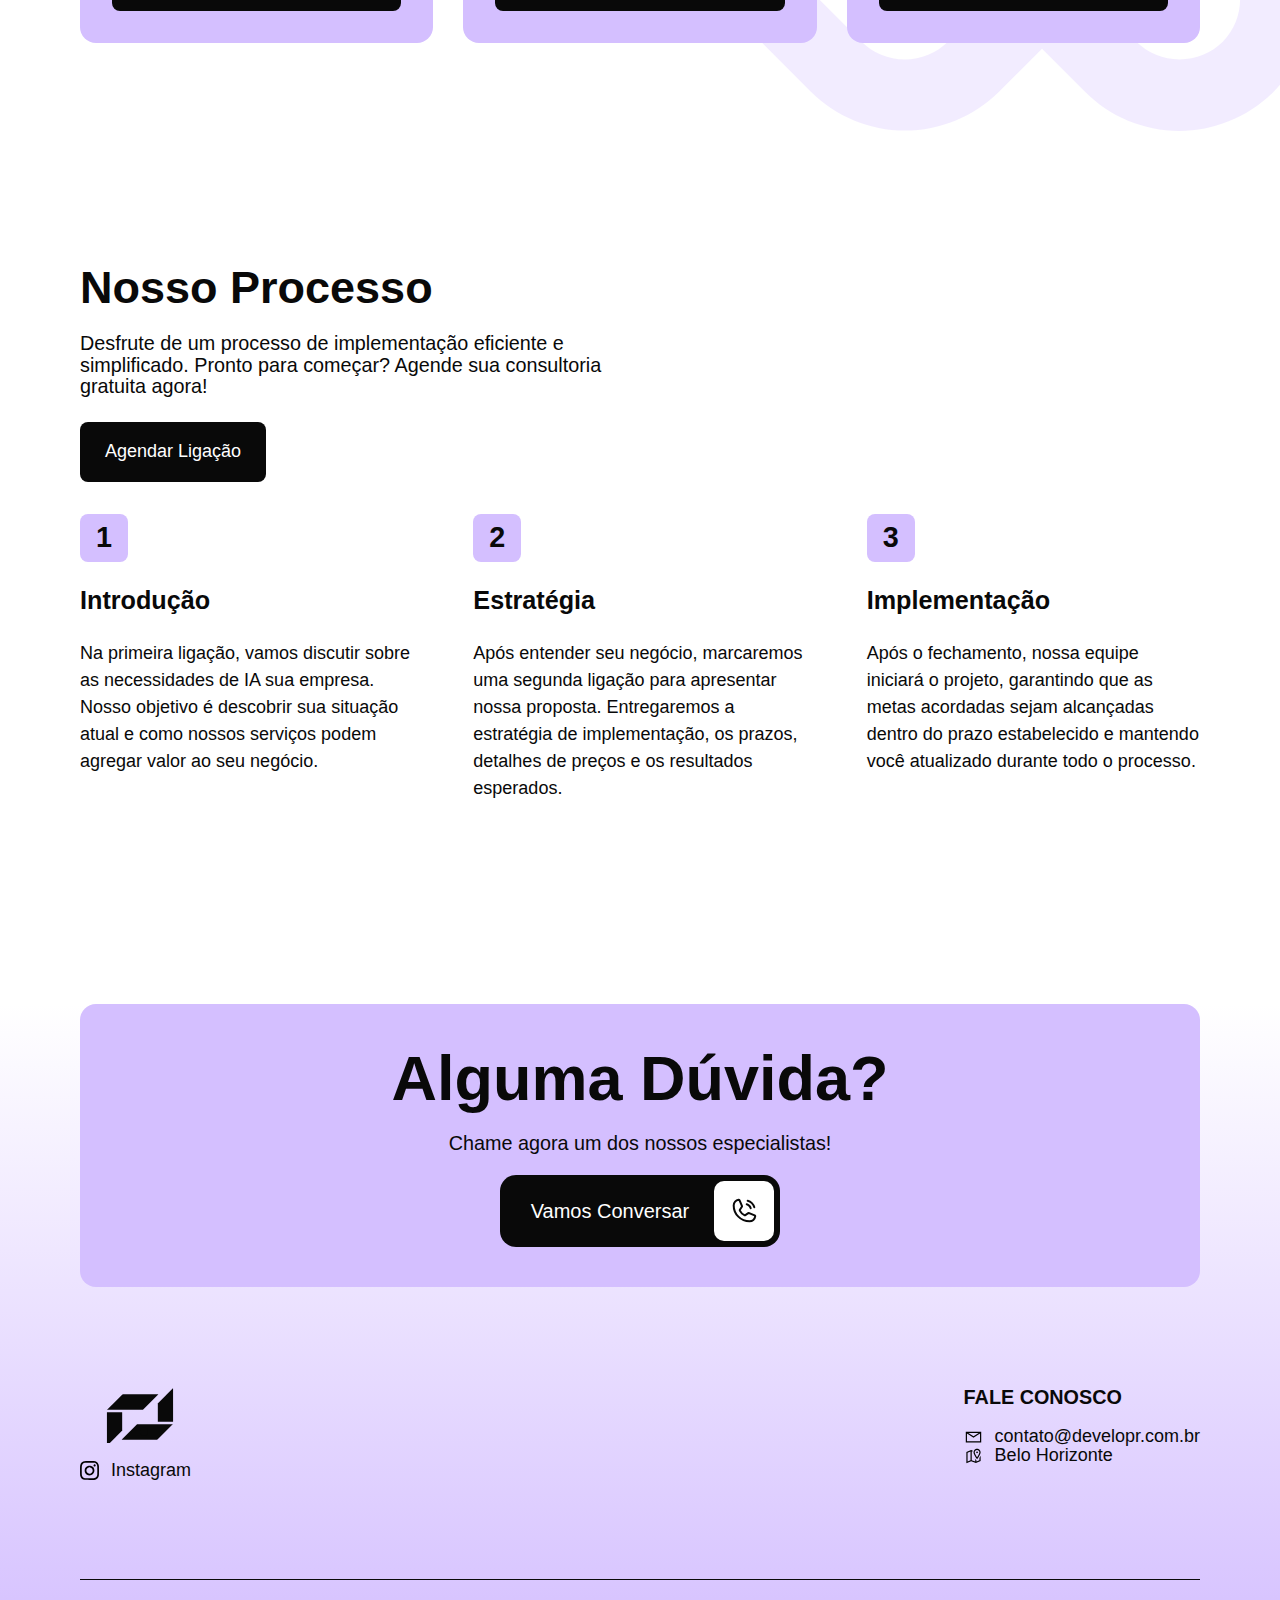
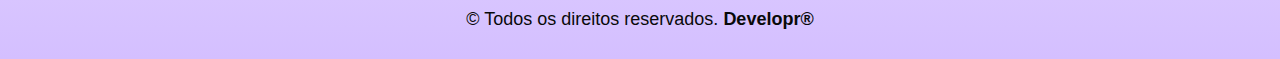
==== commit d1f7a496: "Add files via upload" ====
--- a/index.html
+++ b/index.html
@@ -53,7 +53,7 @@
                             </div>
                         </div>
                         <a class="main-action-btn call-btn" href="https://wa.me/5531987156857">
-                            <span class="text">Agendar Ligação</span><img src="images/phone-icon.svg" alt="Phone"
+                            <span class="text">Agendar Ligação</span><img src="images/phone-icon.svg" alt="Telefone"
                             /></a>
                     </div>
                 </main>
@@ -78,8 +78,7 @@
                                     <li>Geração de Leads</li>
                                     <li>Qualificação de Leads</li>
                                     <li>Recomendação de Produto</li>
-                                    <li>Agentes de Voz</li>
-                                    <li>Soluções Personalizadas</li>
+                                    <li>Assistentes de Voz</li>
                                 </ul>
                             </div>
                             <a href="https://wa.me/5531987156857" class="action-btn call-btn">Descubra mais...</a>
@@ -92,7 +91,6 @@
                                 <strong class="title">Desenvolvimento de Agente Autônomo</strong>
                                 <ul>
                                     <li>Automação de Fluxos de Trabalho</li>
-                                    <li>Gerenciamento de CRM</li>
                                     <li>Automação de Mídia Social</li>
                                     <li>Pipeline de Dados Complexos</li>
                                     <li>Linguagem Natural para SQL</li>
@@ -109,9 +107,10 @@
                                 <strong class="title">Consultoria Empresarial</strong>
                                 <ul>
                                     <li>Planejamento Estratégico</li>
+                                    <li>Programas de Treinamento</li>
+                                    <li>Identificando Casos de Uso</li>
                                     <li>Avaliações de Viabilidade</li>
-                                    <li>Identificando Casos de Uso</li>
-                                    <li>Avaliação de Desempenho</li>
+                                    <li>Análise de Desempenho</li>
                                 </ul>
                             </div>
                             <a href="https://wa.me/5531987156857" target="_blank" class="action-btn call-btnu"
@@ -136,7 +135,7 @@
                             <h5>Introdução</h5>
                             </div>
                             <p>
-                                Agende uma ligação para discutirmos sobre as necessidades de IA sua empresa.
+                                Na primeira ligação, vamos discutir sobre as necessidades de IA sua empresa.
                                 Nosso objetivo é descobrir sua situação atual e como nossos serviços podem agregar valor ao seu negócio.
                             </p>
                         </div>
@@ -147,7 +146,7 @@
                             </div>
                             <p>
                                 Após entender seu negócio, marcaremos uma segunda ligação para apresentar nossa proposta.
-                                Entregaremos os resultados esperados, a estratégia de implementação, os prazos e detalhes de preços.
+                                Entregaremos a estratégia de implementação, os prazos, detalhes de preços e os resultados esperados.
                             </p>
                         </div>
                         <div class="process-block">
@@ -156,8 +155,8 @@
                             <h5>Implementação</h5>
                             </div>
                             <p>
-                                Após o fechamento, nossa equipe iniciará o projeto, mantendo uma comunicação próxima e
-                                garantindo que você esteja atualizado durante todo o processo.
+                                Após o fechamento, nossa equipe iniciará o projeto, garantindo que as metas acordadas sejam alcançadas dentro do prazo estabelecido e  
+                                mantendo você atualizado durante todo o processo.
                             </p>
                         </div>
                     </div>
@@ -169,7 +168,7 @@
                         <h3>Alguma Dúvida?</h3>
                         <p>Chame agora um dos nossos especialistas!</p>
                         <a class="main-action-btn" target="_blank" href="https://wa.me/5531987156857">
-                            <span class="text">Vamos Conversar</span><img src="images/phone-icon.svg" alt="Phone"
+                            <span class="text">Vamos Conversar</span><img src="images/phone-icon.svg" alt="Telefone"
                         /></a>
                     </div>
                     <footer class="footer">
@@ -190,12 +189,12 @@
                                 <ul>
                                     <li>
                                         <a href="mailto:contato@developr.com.br"
-                                            ><em class="icon"><img src="images/mail-icon.svg" alt="Mail" /></em
+                                            ><em class="icon"><img src="images/mail-icon.svg" alt="Email" /></em
                                             >contato@developr.com.br
                                         </a>
                                     </li>
                                     <li>
-                                        <em class="icon"><img src="images/map-icon.svg" alt="Location" /></em>Belo Horizonte
+                                        <em class="icon"><img src="images/map-icon.svg" alt="Localização" /></em>Belo Horizonte
                                     </li>
                                 </ul>
                             </div>
